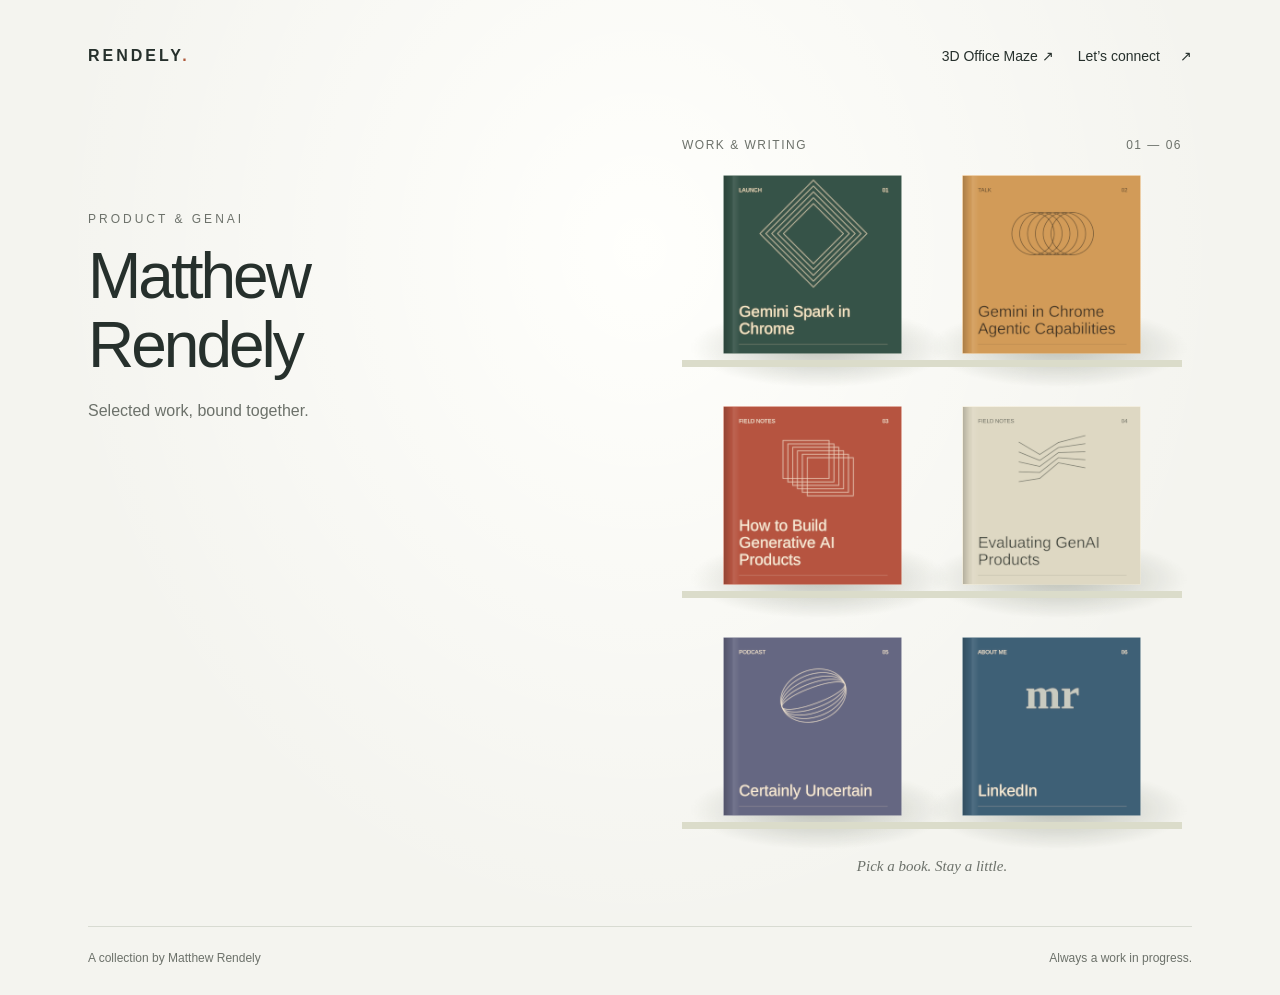
==== bookshelf.html @ 2c24cb04 "Prototype Windows 3D Maze Screensaver office homepage" ====
<!doctype html>
<html lang="en">
<head>
  <meta charset="UTF-8">
  <meta name="viewport" content="width=device-width, initial-scale=1">
  <meta name="theme-color" content="#f4f4ef">
  <meta name="description" content="Matthew Rendely — Product & GenAI. A collection of recent work, writing, and conversations.">
  <title>Matthew Rendely — Work & Writing</title>
  <link rel="icon" type="image/x-icon" sizes="16x16 32x32 64x64" href="/images/favicon.ico">
  <link rel="icon" type="image/svg+xml" href="/images/favicon.svg">
  <link rel="stylesheet" href="css/bookshelf.css">
  <script type="module" src="js/bookshelf.js"></script>
</head>
<body>
  <header class="site-header"><a class="brand" href="index.html">RENDELY<span class="brand-dot">.</span></a><div style="display:flex;gap:24px;align-items:center;"><a class="connect" href="index.html" style="font-weight:500;">3D Office Maze ↗</a><a class="connect" href="https://linkedin.com/in/matthewrendely" target="_blank" rel="noopener noreferrer">Let’s connect <span aria-hidden="true">↗</span></a></div></header>
  <main>
    <section class="intro"><p class="eyebrow">PRODUCT &amp; GENAI</p><h1>Matthew Rendely</h1><p class="intro-copy">Selected work, bound together.</p></section>
    <section class="collection" aria-labelledby="collection-title">
      <div class="collection-heading"><h2 id="collection-title">Work &amp; writing</h2><span>01 — 06</span></div>
      <div class="shelf-stage" id="shelf-stage"><div class="shelves" id="shelves"></div></div>
      <p class="shelf-instruction">Pick a book. Stay a little.</p>
    </section>
    <noscript><div class="no-script"><p>Explore my work and writing:</p><a href="https://blog.google/innovation-and-ai/products/gemini-app/gemini-spark-updates-july-2026/">Gemini Spark in Chrome</a><a href="https://www.youtube.com/watch?v=khX5-VHoYds">Gemini in Chrome Agentic Capabilities</a><a href="posts/0-genai-pm-intro.html">How to Build Generative AI Products</a><a href="posts/1-evals-pm-intro.html">Evaluating GenAI Products</a><a href="https://open.spotify.com/show/2fPaYIMGV3P20sBKonSSzv">Certainly Uncertain</a><a href="https://linkedin.com/in/matthewrendely">LinkedIn</a></div></noscript>
  </main>
  <footer class="site-footer"><span>A collection by Matthew Rendely</span><span>Always a work in progress.</span></footer>
  <dialog id="book-dialog" aria-labelledby="book-title" aria-describedby="book-description">
    <div class="reading-space"><button class="close-book" id="close-book" type="button" aria-label="Close book and return to shelf">Back to shelf <span aria-hidden="true">×</span></button>
      <article class="open-book" id="open-book">
        <div class="left-page"><span class="page-kicker" id="preview-category"></span><img id="preview-image" alt=""><p class="image-caption">From the collection of<br>Matthew Rendely</p><span class="page-number">01</span></div>
        <div class="right-page"><p class="page-kicker" id="book-category"></p><h2 id="book-title"></h2><p id="book-description"></p><a id="book-link" class="visit-link" target="_blank" rel="noopener noreferrer">Open in new tab <span aria-hidden="true">↗</span></a><span class="page-number">02</span></div>
        <div class="flying-cover" aria-hidden="true"><img id="flying-cover-image" alt=""></div>
      </article>

    </div>
  </dialog>
</body>
</html>
---- css/bookshelf.css ----
:root{color-scheme:light;--paper:#f4f4ef;--ink:#26302c;--muted:#6c716a;--line:#d8dbd2;font-family:Arial,Helvetica,sans-serif;color:var(--ink);background:var(--paper);font-synthesis:none}
*{box-sizing:border-box}body{margin:0;background:radial-gradient(ellipse at 50% 25%,#fffffc 0,transparent 65%),var(--paper)}button,a{-webkit-tap-highlight-color:transparent}button{font:inherit}a{color:inherit}button:focus-visible,a:focus-visible{outline:3px solid #236baf;outline-offset:6px}body.reading{overflow:hidden}.site-header{max-width:1200px;margin:auto;padding:34px 48px;display:flex;align-items:center;justify-content:space-between}.brand{text-decoration:none;font-size:16px;font-weight:600;letter-spacing:3px}.brand-dot{color:#af593b}.connect{font-size:14px;text-decoration:none;display:flex;gap:20px;align-items:center;min-height:44px}.connect:hover{text-decoration:underline}.intro{text-align:center;padding:26px 20px 30px}.eyebrow{font-size:12px;letter-spacing:3px;margin:0 0 16px;color:var(--muted)}h1{font-weight:400;font-size:clamp(36px,4.5vw,58px);line-height:1.08;letter-spacing:-2.5px;margin:0}.intro-copy{color:var(--muted);font-size:16px;margin:16px 0 0}.collection{width:min(580px,100% - 36px);margin:0 auto}.collection-heading{display:flex;justify-content:space-between;align-items:center;padding:0 10px 12px;color:var(--muted);font-size:12px;letter-spacing:1.5px}.collection-heading h2{font-size:12px;letter-spacing:1.5px;font-weight:400;margin:0;text-transform:uppercase}.shelf-stage{position:relative}.shelf-canvas{position:absolute;inset:0;width:100%;height:100%;pointer-events:none;z-index:1}.shelves{position:relative;z-index:2;padding:12px 0 26px}.shelf-row{display:grid;grid-template-columns:repeat(2,minmax(0,1fr));gap:66px;padding:0 56px 14px;margin-bottom:40px;position:relative}.shelf-row:last-child{margin-bottom:0}.shelf-row:after{content:'';position:absolute;bottom:0;height:8px;left:10px;right:10px;background:linear-gradient(#e4e5de,#c7cabf);box-shadow:0 10px 12px #33351f1b;z-index:-1}.webgl-ready .shelf-row:after{visibility:hidden}.shelf-book{padding:0;border:0;background:none;display:block;position:relative;aspect-ratio:1;width:100%;cursor:pointer;border-radius:2px;transition:transform .22s;box-shadow:3px 2px #e2decd,5px 4px var(--book-color),9px 12px 16px #28282026}.shelf-book img{display:block;width:100%;height:100%;border-radius:1px 3px 3px 1px}.shelf-book:hover{transform:translateY(-5px)}.webgl-ready .shelf-book{box-shadow:none}.webgl-ready .shelf-book img{opacity:0}.shelf-book.taken{visibility:hidden}.shelf-instruction{text-align:center;font:italic 15px/1.5 Georgia,serif;color:var(--muted);margin:0 0 28px}.site-footer{max-width:1104px;margin:0 auto;padding:24px 0 30px;border-top:1px solid var(--line);display:flex;justify-content:space-between;color:var(--muted);font-size:12px}.no-script{display:grid;gap:16px;max-width:580px;margin:24px auto;padding:20px}
#book-dialog{border:0;padding:0;position:fixed;inset:0;max-width:none;max-height:none;width:100%;height:100%;margin:0;background:transparent;color:var(--ink);overflow:auto}#book-dialog::backdrop{background:#26302c28;transition:background .4s}.reading-space{min-height:100%;display:flex;flex-direction:column;align-items:center;justify-content:center;padding:78px 20px 50px;perspective:1800px}.close-book{position:relative;align-self:center;display:flex;align-items:center;gap:24px;border:1px solid #b8bcb2;background:#f8f8f1;color:var(--ink);border-radius:30px;min-height:44px;padding:8px 18px;margin-bottom:28px;font-size:14px;cursor:pointer;z-index:4}.close-book span{font-size:23px;line-height:1}.open-book{width:min(860px,100%);height:430px;position:relative;display:grid;grid-template-columns:1fr 1fr;transform-style:preserve-3d;transform-origin:75% 50%;will-change:transform}.left-page,.right-page{position:relative;background:#fcfaf2;display:flex;flex-direction:column;padding:32px 36px 36px;min-width:0;border-bottom:5px solid #dfdccf;box-shadow:0 26px 36px #18231940}.left-page{background:linear-gradient(90deg,#f9f7ee 80%,#e0dccf 100%);border-radius:4px 0 0 4px;transform-origin:right center;backface-visibility:hidden}.right-page{background:linear-gradient(90deg,#d8d4c7,#fcfaf2 9%,#fcfaf2 97%,#edeadd);border-radius:0 4px 4px 0}.left-page img{width:100%;height:230px;object-fit:contain;margin:auto 0;background:#eeeee6}.page-kicker{font-size:11px;letter-spacing:2px;text-transform:uppercase;margin:0 0 18px;color:#60665b}.image-caption{font:italic 14px/1.5 Georgia,serif;color:#77796e;margin:18px 0 0}.page-number{position:absolute;bottom:12px;font:12px Georgia,serif;color:#77796e}.left-page .page-number{left:32px}.right-page .page-number{right:32px}.right-page h2{font:400 clamp(22px,3vw,36px)/1.08 Georgia,serif;letter-spacing:-.7px;margin:8px 0 20px}.right-page>p:not(.page-kicker){font-size:16px;line-height:1.65;margin:0 0 20px;color:#50594e}.visit-link{margin-top:auto;padding:13px 0;text-decoration:none;border-bottom:1px solid #818a77;font-size:14px;display:flex;align-items:center;justify-content:space-between;gap:12px;min-height:44px}.visit-link:hover{color:#34734c;border-color:currentColor}.flying-cover{position:absolute;left:50%;top:0;width:50%;height:100%;transform-origin:left center;backface-visibility:hidden;z-index:3}.flying-cover img{width:100%;height:100%;object-fit:fill;border-radius:0 3px 3px 0;display:block}.reader-hint{font:italic 14px/1.5 Georgia,serif;color:#404b40;text-align:center;margin:25px 0 0}.open-book:not(.settled) .visit-link{pointer-events:none}
@media(min-width:1100px) and (min-height:900px){.intro{padding-top:38px;padding-bottom:42px}.collection{width:620px}.shelf-row{gap:78px}}
@media(max-width:600px){.site-header{padding:18px 22px}.brand{font-size:14px}.connect{font-size:13px;gap:12px}.intro{padding:20px 16px 28px}h1{letter-spacing:-1.8px}.intro-copy{font-size:15px}.collection{width:calc(100% - 28px);max-width:430px}.shelf-row{gap:34px;padding:0 30px 12px;margin-bottom:30px}.collection-heading{padding:0 12px 12px;font-size:11px}.collection-heading h2{font-size:11px}.site-footer{margin:0 24px;gap:14px;line-height:1.5;flex-wrap:wrap}.reading-space{padding:60px 14px 34px}.open-book{height:370px}.left-page,.right-page{padding:20px 16px 32px}.left-page img{height:180px}.right-page h2{font-size:23px;margin:0 0 14px}.right-page>p:not(.page-kicker){font-size:14px;line-height:1.5;margin-bottom:12px}.page-kicker{font-size:10px;letter-spacing:1px;margin-bottom:12px}.visit-link{font-size:12px;line-height:1.5;gap:6px;padding:9px 0}.image-caption{font-size:12px}.reader-hint{font-size:12px}.left-page .page-number{left:16px}.right-page .page-number{right:16px}}
@media(max-width:360px){.right-page h2{font-size:21px}.left-page,.right-page{padding-left:12px;padding-right:12px}.open-book{height:405px}.shelf-row{gap:26px;padding-left:24px;padding-right:24px}}
@media(prefers-reduced-motion:reduce){*,*::before,*::after{scroll-behavior:auto!important;transition:none!important}.open-book{will-change:auto}}

@media(min-width:1000px){main{max-width:1104px;margin:auto;display:grid;grid-template-columns:1fr 520px;gap:72px;padding:26px 0 10px}.intro{text-align:left;align-self:start;padding:74px 0 0}.intro h1{font-size:64px;max-width:370px;letter-spacing:-3px}.intro-copy{margin-top:22px}.collection{width:520px}.shelf-row{gap:62px;padding-left:52px;padding-right:52px}.site-footer{margin-top:10px}}
@media(max-width:600px){.reading-space{padding:24px 14px}.open-book{height:440px}.close-book{margin-bottom:20px}.reader-hint{display:none}}
@media(max-width:360px){.open-book{height:480px}}
/* The open phone spread is two square pages side by side. */
@media(max-width:600px){.reading-space{justify-content:center}.open-book{width:min(100%,420px);height:auto;aspect-ratio:2/1;display:grid;grid-template-columns:1fr 1fr;transform-origin:75% 50%}.left-page,.right-page{display:flex;height:100%;min-height:0;padding:11px 12px 20px}.left-page{border-radius:3px 0 0 3px}.right-page{border-radius:0 3px 3px 0}.left-page img{width:100%;height:100%;min-height:0;object-fit:contain;margin:0;background:#eeeee6}.image-caption{display:none}.page-kicker,.right-page .page-kicker{font-size:7px;letter-spacing:.8px;margin:0 0 6px}.right-page h2{font-size:clamp(14px,4.2vw,18px);line-height:1.04;margin:0 0 6px}.right-page>p:not(.page-kicker){display:none}.visit-link{font-size:10px;line-height:1.2;padding:5px 0;min-height:32px}.page-number{font-size:9px;bottom:7px}.left-page .page-number{left:12px}.right-page .page-number{right:12px}.flying-cover{left:50%;width:50%;height:100%;transform-origin:left center}.flying-cover img{border-radius:0 3px 3px 0}.close-book{margin-bottom:16px}}
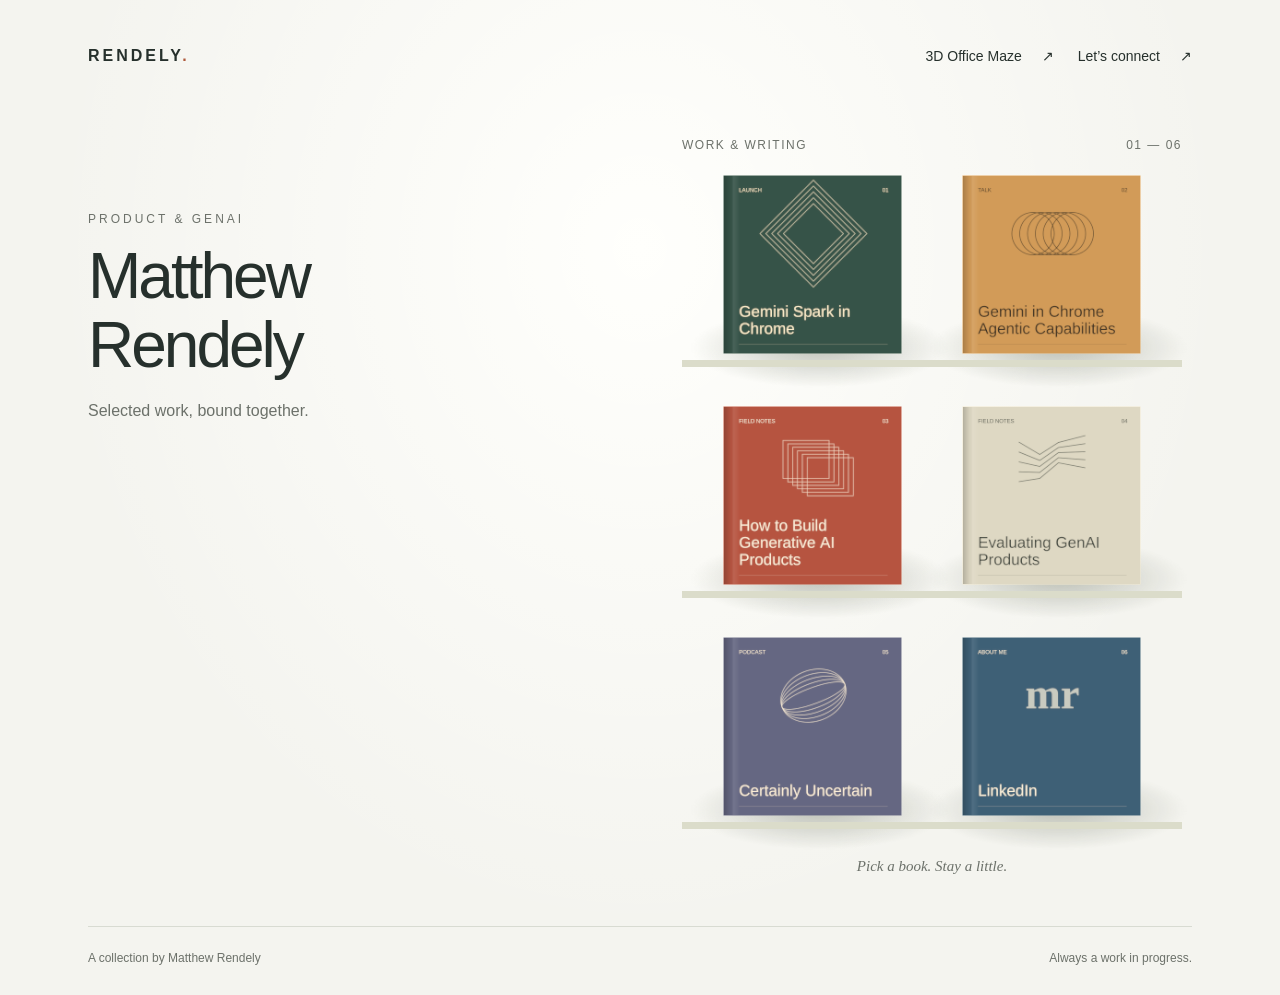
==== commit 2d3c7e64: "Default to bookshelf view on index, move 3D Office Maze to maze.html, and remove prototype wording" ====
--- a/bookshelf.html
+++ b/bookshelf.html
@@ -2,36 +2,12 @@
 <html lang="en">
 <head>
   <meta charset="UTF-8">
-  <meta name="viewport" content="width=device-width, initial-scale=1">
-  <meta name="theme-color" content="#f4f4ef">
-  <meta name="description" content="Matthew Rendely — Product & GenAI. A collection of recent work, writing, and conversations.">
-  <title>Matthew Rendely — Work & Writing</title>
-  <link rel="icon" type="image/x-icon" sizes="16x16 32x32 64x64" href="/images/favicon.ico">
-  <link rel="icon" type="image/svg+xml" href="/images/favicon.svg">
-  <link rel="stylesheet" href="css/bookshelf.css">
-  <script type="module" src="js/bookshelf.js"></script>
+  <meta http-equiv="refresh" content="0; url=./">
+  <link rel="canonical" href="./">
+  <title>Redirecting to Matthew Rendely — Work & Writing</title>
+  <script>window.location.replace('./');</script>
 </head>
 <body>
-  <header class="site-header"><a class="brand" href="index.html">RENDELY<span class="brand-dot">.</span></a><div style="display:flex;gap:24px;align-items:center;"><a class="connect" href="index.html" style="font-weight:500;">3D Office Maze ↗</a><a class="connect" href="https://linkedin.com/in/matthewrendely" target="_blank" rel="noopener noreferrer">Let’s connect <span aria-hidden="true">↗</span></a></div></header>
-  <main>
-    <section class="intro"><p class="eyebrow">PRODUCT &amp; GENAI</p><h1>Matthew Rendely</h1><p class="intro-copy">Selected work, bound together.</p></section>
-    <section class="collection" aria-labelledby="collection-title">
-      <div class="collection-heading"><h2 id="collection-title">Work &amp; writing</h2><span>01 — 06</span></div>
-      <div class="shelf-stage" id="shelf-stage"><div class="shelves" id="shelves"></div></div>
-      <p class="shelf-instruction">Pick a book. Stay a little.</p>
-    </section>
-    <noscript><div class="no-script"><p>Explore my work and writing:</p><a href="https://blog.google/innovation-and-ai/products/gemini-app/gemini-spark-updates-july-2026/">Gemini Spark in Chrome</a><a href="https://www.youtube.com/watch?v=khX5-VHoYds">Gemini in Chrome Agentic Capabilities</a><a href="posts/0-genai-pm-intro.html">How to Build Generative AI Products</a><a href="posts/1-evals-pm-intro.html">Evaluating GenAI Products</a><a href="https://open.spotify.com/show/2fPaYIMGV3P20sBKonSSzv">Certainly Uncertain</a><a href="https://linkedin.com/in/matthewrendely">LinkedIn</a></div></noscript>
-  </main>
-  <footer class="site-footer"><span>A collection by Matthew Rendely</span><span>Always a work in progress.</span></footer>
-  <dialog id="book-dialog" aria-labelledby="book-title" aria-describedby="book-description">
-    <div class="reading-space"><button class="close-book" id="close-book" type="button" aria-label="Close book and return to shelf">Back to shelf <span aria-hidden="true">×</span></button>
-      <article class="open-book" id="open-book">
-        <div class="left-page"><span class="page-kicker" id="preview-category"></span><img id="preview-image" alt=""><p class="image-caption">From the collection of<br>Matthew Rendely</p><span class="page-number">01</span></div>
-        <div class="right-page"><p class="page-kicker" id="book-category"></p><h2 id="book-title"></h2><p id="book-description"></p><a id="book-link" class="visit-link" target="_blank" rel="noopener noreferrer">Open in new tab <span aria-hidden="true">↗</span></a><span class="page-number">02</span></div>
-        <div class="flying-cover" aria-hidden="true"><img id="flying-cover-image" alt=""></div>
-      </article>
-
-    </div>
-  </dialog>
+  <p>Redirecting to <a href="./">Matthew Rendely — Work & Writing</a>...</p>
 </body>
 </html>
